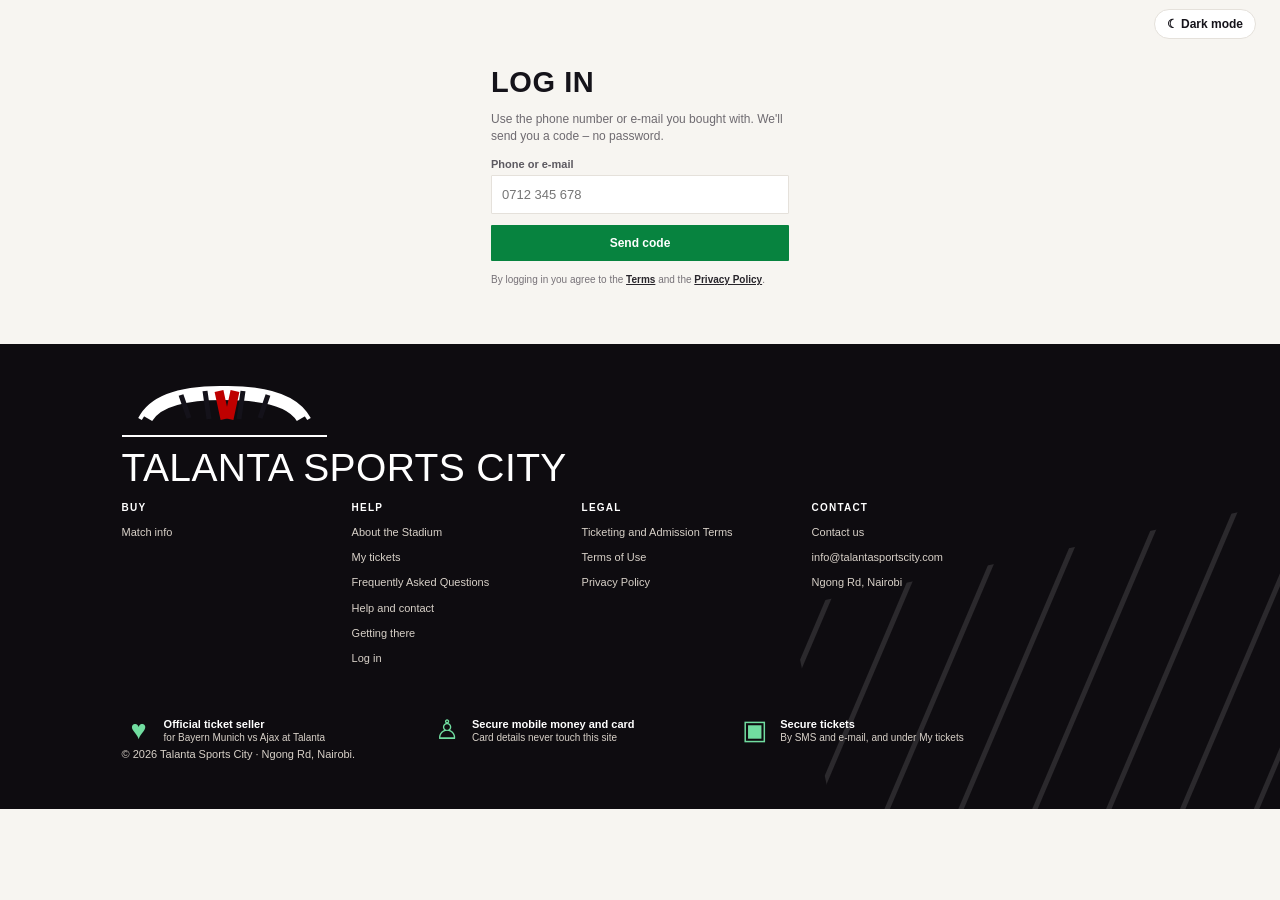
==== talantasports/login/index.html @ 5742afd8 "Initial webticket website" ====
<!doctype html>
<html lang="en">
<head>
    <meta charset="utf-8">
    <meta name="viewport" content="width=device-width, initial-scale=1">
    <title>Log in · Talanta Sports City</title>
    <style>
        :root { --green: #07833f; --ink: #15131a; --muted: #6e6a70; --cream: #f7f5f1; --field: #fff; --line: #e5e1db; --link: #28252b; }
        * { box-sizing: border-box; }
        body { margin: 0; color: var(--ink); background: var(--cream); font-family: Arial, Helvetica, sans-serif; }
        body.dark-mode { --ink: #f5f1ea; --muted: #c5bec5; --cream: #151219; --field: #211d26; --line: #49414e; --link: #f5f1ea; }
        .utility-bar { display: flex; justify-content: flex-end; align-items: center; min-height: 48px; padding: 8px 24px; background: var(--cream); }
        .theme-toggle { border: 1px solid var(--line); border-radius: 999px; padding: 7px 12px; color: var(--ink); background: var(--field); font-size: 12px; font-weight: 700; cursor: pointer; }
        .theme-toggle:hover { border-color: var(--green); }
        .login-area { min-height: 296px; padding: 21px 20px 58px; }
        .login-card { width: min(100%, 298px); margin: 0 auto; }
        h1 { margin: 0 0 14px; font-family: Impact, Haettenschweiler, 'Arial Narrow Bold', sans-serif; font-size: 29px; line-height: .95; letter-spacing: .02em; }
        .intro { margin: 0 0 13px; color: var(--muted); font-size: 12px; line-height: 1.45; }
        label { display: block; margin-bottom: 5px; color: #5c5960; font-size: 11px; font-weight: 700; }
        input { width: 100%; height: 39px; border: 1px solid var(--line); border-radius: 1px; padding: 0 10px; color: #5c5960; background: var(--field); font-size: 13px; outline: none; }
        input:focus { border-color: var(--green); box-shadow: 0 0 0 2px #07833f22; }
        .send { width: 100%; height: 36px; margin-top: 11px; border: 0; border-radius: 1px; color: #fff; background: var(--green); font-size: 12px; font-weight: 700; }
        .send:hover { background: #066d35; }
        .terms { margin: 13px 0 0; color: #777278; font-size: 10px; }
        .terms a { color: var(--link); font-weight: 700; text-decoration: underline; }
        .message { display: none; margin-top: 12px; padding: 9px; color: #17663a; background: #e8f3ec; font-size: 11px; line-height: 1.4; }
        .code-step { display: none; }
        .code-step h1 { margin-bottom: 14px; }
        .code-intro { margin: 0 0 13px; color: var(--muted); font-size: 12px; line-height: 1.45; }
        .code-label { display: block; margin-bottom: 5px; color: #5c5960; font-size: 11px; font-weight: 700; }
        .code-boxes { display: grid; grid-template-columns: repeat(6, 1fr); gap: 5px; }
        .code-box { width: 100%; height: 43px; border: 1px solid var(--line); border-radius: 1px; padding: 0; background: var(--field); text-align: center; font-size: 20px; outline: none; }
        .code-box:focus { border-color: var(--green); box-shadow: 0 0 0 2px #07833f22; }
        .code-login { width: 100%; height: 36px; margin-top: 12px; border: 0; border-radius: 1px; color: #fff; background: var(--green); font-size: 12px; font-weight: 700; }
        .code-link { display: block; margin-top: 13px; color: var(--link); font-size: 11px; text-decoration: underline; cursor: pointer; }
        .code-status { display: none; margin-top: 12px; color: #17663a; font-size: 11px; }
        .footer { position: relative; min-height: 465px; overflow: hidden; padding: 37px max(9.5vw, 30px) 28px; color: #eee9e3; background: #0e0c10; }
        .footer::after { content: ''; position: absolute; right: -9%; bottom: -18%; width: 45%; height: 75%; opacity: .12; background: repeating-linear-gradient(125deg, transparent 0 30px, #fff 31px 35px, transparent 36px 68px); transform: rotate(-12deg); }
        .brand { position: relative; z-index: 1; display: inline-flex; flex-direction: column; gap: 13px; color: #fff; font-family: Impact, Haettenschweiler, 'Arial Narrow Bold', sans-serif; font-size: clamp(28px, 4vw, 39px); line-height: .9; letter-spacing: .01em; }
        .brand-mark { width: 205px; height: 56px; border-bottom: 2px solid #fff; }
        .brand-mark svg { width: 205px; height: 56px; }
        .footer-grid { position: relative; z-index: 1; display: grid; grid-template-columns: repeat(4, 1fr); gap: 30px; max-width: 890px; margin-top: 17px; }
        .footer h2 { margin: 0 0 13px; color: #fff; font-size: 10px; letter-spacing: .12em; }
        .footer a, .footer p { display: block; margin: 0 0 12px; color: #d8d1c8; font-size: 11px; line-height: 1.2; text-decoration: none; }
        .assurances { position: relative; z-index: 1; display: grid; grid-template-columns: repeat(3, 1fr); gap: 25px; max-width: 900px; margin-top: 36px; }
        .assurance { display: grid; grid-template-columns: 34px 1fr; gap: 8px; align-items: center; color: #d8d1c8; font-size: 10px; line-height: 1.3; }
        .assurance b { display: block; color: #fff; font-size: 11px; }
        .assurance-icon { color: #71dda0; font-size: 27px; text-align: center; }
        .copyright { position: relative; z-index: 1; margin: 28px 0 0; color: #c8c0b6; font-size: 10px; }
        @media (max-width: 650px) { .login-area { min-height: 310px; } .footer { padding-inline: 25px; } .footer-grid { grid-template-columns: repeat(2, 1fr); gap: 22px; } .assurances { grid-template-columns: 1fr; gap: 12px; } }
    </style>
</head>
<body>
    <div class="utility-bar"><button class="theme-toggle" id="theme-toggle" type="button" aria-label="Switch to dark mode">☾ Dark mode</button></div>
    <main class="login-area">
        <form class="login-card" id="login-form">
            <h1>LOG IN</h1>
            <p class="intro">Use the phone number or e-mail you bought with. We'll send you a code – no password.</p>
            <label for="identity">Phone or e-mail</label>
            <input id="identity" name="identity" type="text" placeholder="0712 345 678" autocomplete="username" required>
            <button class="send" type="submit">Send code</button>
            <p class="terms">By logging in you agree to the <a href="#">Terms</a> and the <a href="#">Privacy Policy</a>.</p>
            <div class="message" id="message" role="status"></div>
        </form>
        <section class="login-card code-step" id="code-step" aria-live="polite">
            <h1>ENTER YOUR CODE</h1>
            <p class="code-intro">If <span id="entered-identity"></span> has tickets with us, a 6-digit code is on its way by SMS.</p>
            <span class="code-label">6-digit code</span>
            <div class="code-boxes" id="code-boxes">
                <input class="code-box" inputmode="numeric" maxlength="1" aria-label="Digit 1">
                <input class="code-box" inputmode="numeric" maxlength="1" aria-label="Digit 2">
                <input class="code-box" inputmode="numeric" maxlength="1" aria-label="Digit 3">
                <input class="code-box" inputmode="numeric" maxlength="1" aria-label="Digit 4">
                <input class="code-box" inputmode="numeric" maxlength="1" aria-label="Digit 5">
                <input class="code-box" inputmode="numeric" maxlength="1" aria-label="Digit 6">
            </div>
            <button class="code-login" id="code-login" type="button">Log in</button>
            <a class="code-link" id="send-again">Send again</a>
            <a class="code-link" id="different-identity">Use a different phone or e-mail</a>
            <div class="code-status" id="code-status" role="status"></div>
        </section>
    </main>
    <footer class="footer">
        <div class="brand">
            <div class="brand-mark" aria-hidden="true"><svg viewBox="0 0 205 56" xmlns="http://www.w3.org/2000/svg"><path d="M18 38 Q34 6 102 7 Q170 6 187 38" fill="none" stroke="#fff" stroke-width="4"/><path d="M25 37 Q39 13 102 13 Q166 13 180 37" fill="none" stroke="#fff" stroke-width="12"/><path d="M59 14l8 23M83 10l4 28M121 10l-4 28M146 14l-8 23" stroke="#14121a" stroke-width="5"/><path d="M97 10l6 28M113 10l-6 28" stroke="#be0000" stroke-width="9"/></svg></div>
            <span>TALANTA SPORTS CITY</span>
        </div>
        <div class="footer-grid">
            <div><h2>BUY</h2><a href="../events/fc-bayern-munchen-vs-afc-ajax/">Match info</a></div>
            <div><h2>HELP</h2><a href="../about/">About the Stadium</a><a href="../account/tickets/">My tickets</a><a href="../faq/">Frequently Asked Questions</a><a href="../help/">Help and contact</a><a href="../events/fc-bayern-munchen-vs-afc-ajax/#getting-there">Getting there</a><a href="./">Log in</a></div>
            <div><h2>LEGAL</h2><a href="../ticketing-terms/">Ticketing and Admission Terms</a><a href="../terms/">Terms of Use</a><a href="../privacy/">Privacy Policy</a></div>
            <div><h2>CONTACT</h2><a href="mailto:info@talantasportscity.com">Contact us</a><a href="mailto:info@talantasportscity.com">info@talantasportscity.com</a><p>Ngong Rd, Nairobi</p></div>
        </div>
        <div class="assurances"><div class="assurance"><span class="assurance-icon">♥</span><span><b>Official ticket seller</b>for Bayern Munich vs Ajax at Talanta</span></div><div class="assurance"><span class="assurance-icon">♙</span><span><b>Secure mobile money and card</b>Card details never touch this site</span></div><div class="assurance"><span class="assurance-icon">▣</span><span><b>Secure tickets</b>By SMS and e-mail, and under My tickets</span></div></div>
        <p class="copyright">© 2026 Talanta Sports City · Ngong Rd, Nairobi.</p>
    </footer>
    <script>
        var loginForm = document.getElementById('login-form');
        var codeStep = document.getElementById('code-step');
        var identityInput = document.getElementById('identity');
        var codeInputs = Array.prototype.slice.call(document.querySelectorAll('.code-box'));
        var codeStatus = document.getElementById('code-status');
        loginForm.addEventListener('submit', function (event) {
            event.preventDefault();
            var identity = identityInput.value.trim();
            var message = document.getElementById('message');
            if (!identity) {
                message.style.display = 'block';
                message.textContent = 'Enter your phone number or e-mail to continue.';
                return;
            }
            document.getElementById('entered-identity').textContent = identity;
            loginForm.style.display = 'none';
            codeStep.style.display = 'block';
            codeInputs.forEach(function (input) { input.value = ''; });
            codeInputs[0].focus();
        });
        codeInputs.forEach(function (input, index) {
            input.addEventListener('input', function () {
                input.value = input.value.replace(/[^0-9]/g, '').slice(0, 1);
                if (input.value && codeInputs[index + 1]) codeInputs[index + 1].focus();
            });
            input.addEventListener('keydown', function (event) {
                if (event.key === 'Backspace' && !input.value && codeInputs[index - 1]) codeInputs[index - 1].focus();
            });
        });
        var themeToggle = document.getElementById('theme-toggle');
        function applyTheme(theme) {
            var dark = theme === 'dark';
            document.body.classList.toggle('dark-mode', dark);
            themeToggle.textContent = dark ? '☀ Light mode' : '☾ Dark mode';
            themeToggle.setAttribute('aria-label', dark ? 'Switch to light mode' : 'Switch to dark mode');
            try { localStorage.setItem('webticket-theme', dark ? 'dark' : 'light'); } catch (ignore) {}
        }
        var savedTheme = 'light';
        try { savedTheme = localStorage.getItem('webticket-theme') || 'light'; } catch (ignore) {}
        applyTheme(savedTheme);
        themeToggle.addEventListener('click', function () {
            applyTheme(document.body.classList.contains('dark-mode') ? 'light' : 'dark');
        });
        document.getElementById('code-login').addEventListener('click', function () {
            var code = codeInputs.map(function (input) { return input.value; }).join('');
            codeStatus.style.display = 'block';
            if (code.length === 6) {
                codeStatus.textContent = 'Code accepted. Signing you in...';
                try { localStorage.setItem('webticket-auth', JSON.stringify({ identity: identityInput.value.trim(), signedIn: true })); } catch (ignore) {}
                window.setTimeout(function () { window.location.href = '../account/tickets/'; }, 250);
            } else {
                codeStatus.textContent = 'Enter all 6 digits to continue.';
            }
        });
        document.getElementById('send-again').addEventListener('click', function (event) {
            event.preventDefault();
            codeStatus.style.display = 'block';
            codeStatus.textContent = 'A new code has been sent.';
            codeInputs[0].focus();
        });
        document.getElementById('different-identity').addEventListener('click', function (event) {
            event.preventDefault();
            codeStep.style.display = 'none';
            loginForm.style.display = 'block';
            identityInput.focus();
        });
    </script>
</body>
</html>
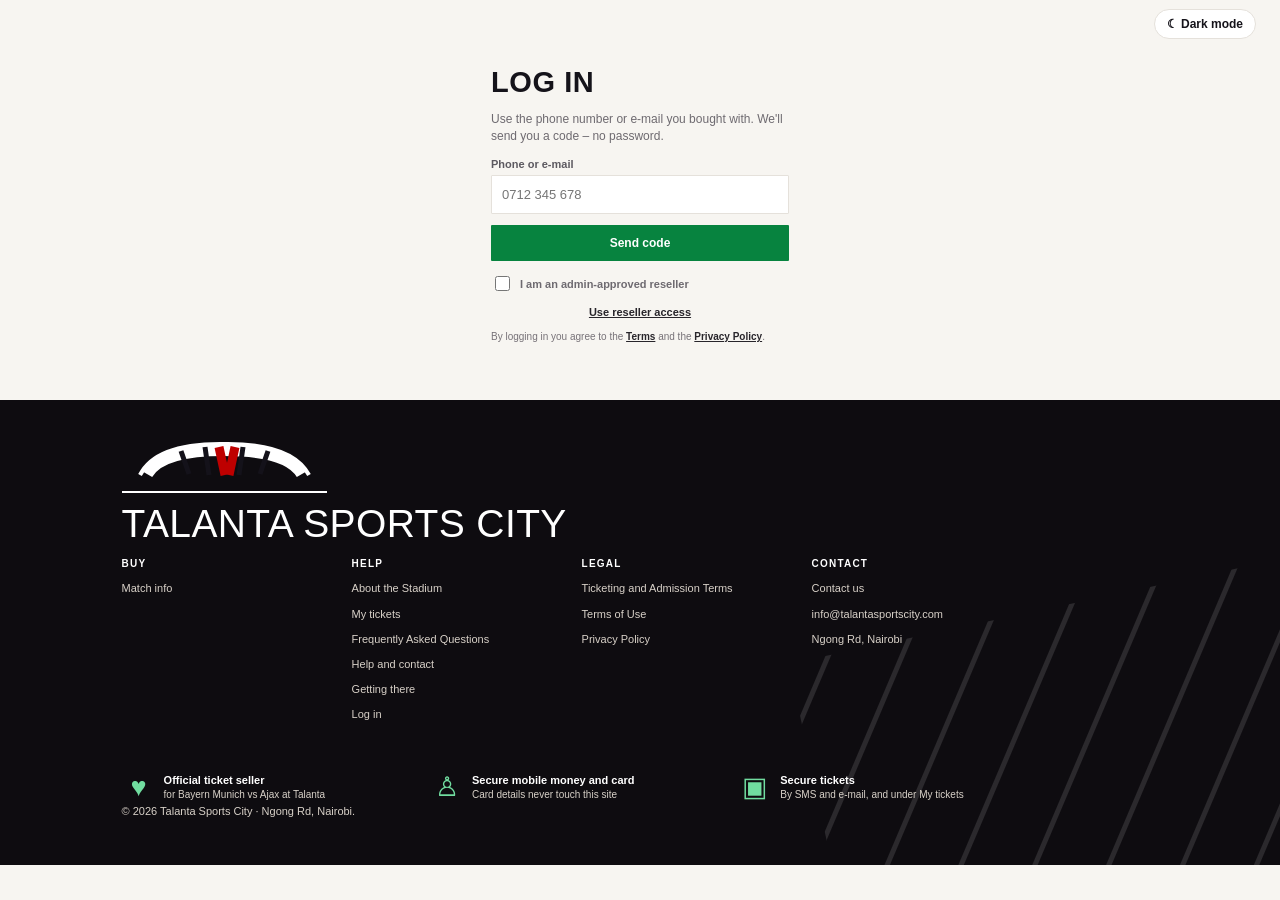
==== commit 1afa27f4: "Add resale transfer and gate scanning flows" ====
--- a/talantasports/login/index.html
+++ b/talantasports/login/index.html
@@ -21,6 +21,9 @@
         input:focus { border-color: var(--green); box-shadow: 0 0 0 2px #07833f22; }
         .send { width: 100%; height: 36px; margin-top: 11px; border: 0; border-radius: 1px; color: #fff; background: var(--green); font-size: 12px; font-weight: 700; }
         .send:hover { background: #066d35; }
+        .role-choice { display: flex; align-items: center; gap: 7px; margin-top: 12px; color: var(--muted); font-size: 11px; line-height: 1.3; }
+        .role-choice input { width: 15px; height: 15px; }
+        .reseller-link { display: block; margin-top: 12px; color: var(--link); font-size: 11px; font-weight: 700; text-align: center; text-decoration: underline; }
         .terms { margin: 13px 0 0; color: #777278; font-size: 10px; }
         .terms a { color: var(--link); font-weight: 700; text-decoration: underline; }
         .message { display: none; margin-top: 12px; padding: 9px; color: #17663a; background: #e8f3ec; font-size: 11px; line-height: 1.4; }
@@ -59,6 +62,8 @@
             <label for="identity">Phone or e-mail</label>
             <input id="identity" name="identity" type="text" placeholder="0712 345 678" autocomplete="username" required>
             <button class="send" type="submit">Send code</button>
+            <label class="role-choice"><input id="reseller-access" type="checkbox"> I am an admin-approved reseller</label>
+            <a class="reseller-link" href="#" id="reseller-link">Use reseller access</a>
             <p class="terms">By logging in you agree to the <a href="#">Terms</a> and the <a href="#">Privacy Policy</a>.</p>
             <div class="message" id="message" role="status"></div>
         </form>
@@ -143,8 +148,8 @@
             codeStatus.style.display = 'block';
             if (code.length === 6) {
                 codeStatus.textContent = 'Code accepted. Signing you in...';
-                try { localStorage.setItem('webticket-auth', JSON.stringify({ identity: identityInput.value.trim(), signedIn: true })); } catch (ignore) {}
-                window.setTimeout(function () { window.location.href = '../account/tickets/'; }, 250);
+                try { localStorage.setItem('webticket-auth', JSON.stringify({ identity: identityInput.value.trim(), signedIn: true, role: document.getElementById('reseller-access').checked ? 'reseller' : 'customer', roleApproved: document.getElementById('reseller-access').checked, registeredPhone: identityInput.value.trim().indexOf('@') === -1 ? identityInput.value.trim() : '+254712345678' })); } catch (ignore) {}
+                window.setTimeout(function () { window.location.href = document.getElementById('reseller-access').checked ? '../reseller/' : '../account/tickets/'; }, 250);
             } else {
                 codeStatus.textContent = 'Enter all 6 digits to continue.';
             }
@@ -161,6 +166,11 @@
             loginForm.style.display = 'block';
             identityInput.focus();
         });
+        document.getElementById('reseller-link').addEventListener('click', function (event) {
+            event.preventDefault();
+            document.getElementById('reseller-access').checked = true;
+            identityInput.focus();
+        });
     </script>
 </body>
 </html>
